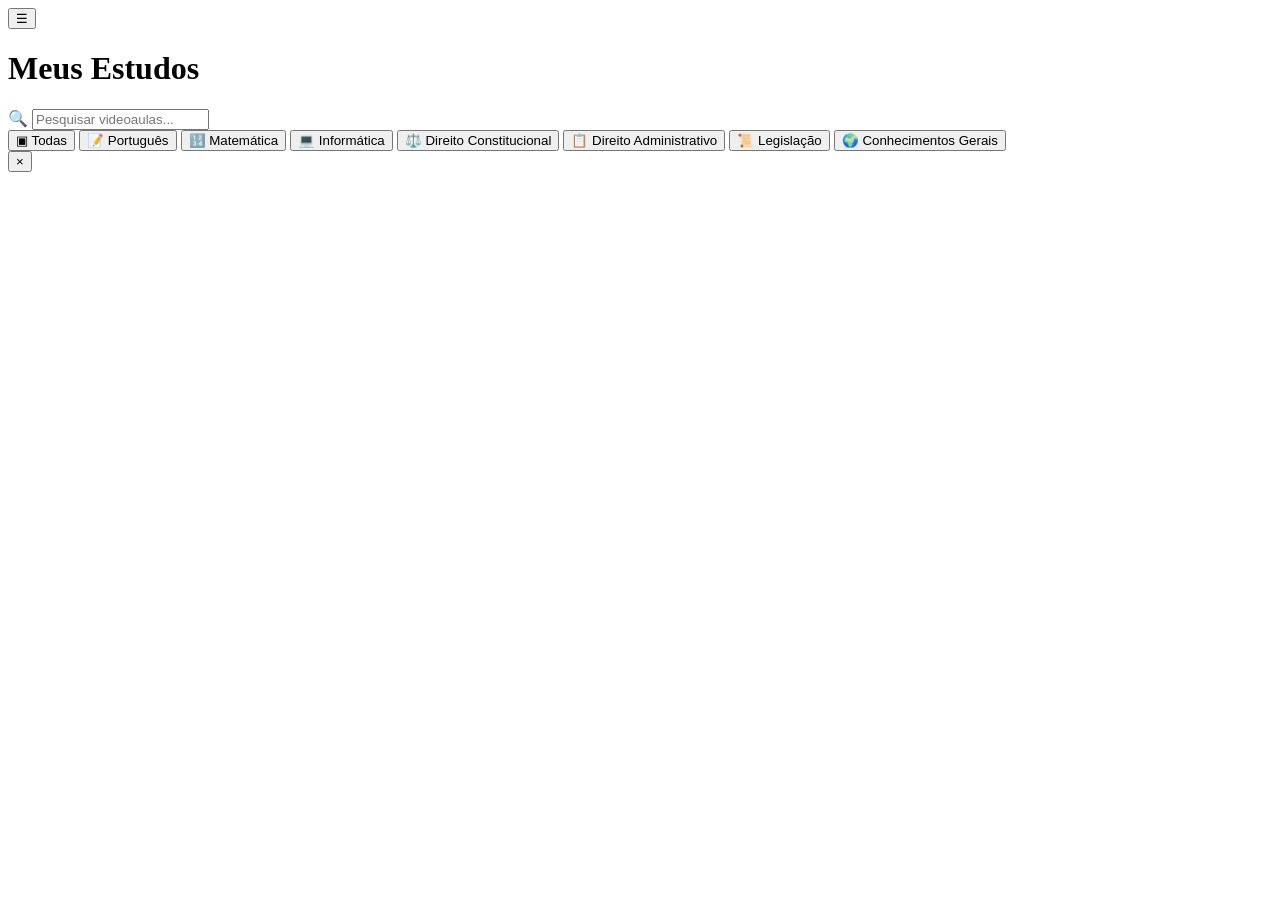
==== index.html @ b8cf913e "Add files via upload" ====
<!DOCTYPE html>
<html lang="pt-BR">
<head>
    <meta charset="UTF-8">
    <meta name="viewport" content="width=device-width, initial-scale=1.0">
    <title>Meus Estudos</title>
    <link rel="stylesheet" href="style.css">
</head>
<body>
    <!-- Cabeçalho -->
    <header>
        <div class="container">
            <div class="header-left">
                <button class="menu-toggle" id="menuToggle">☰</button>
                <h1>Meus Estudos</h1>
            </div>
            <div class="search-placeholder">
                <span class="search-icon">🔍</span>
                <input type="text" id="searchInput" placeholder="Pesquisar videoaulas...">
            </div>
        </div>
    </header>

    <div class="main-layout">
        <!-- Sidebar de categorias -->
        <aside class="sidebar" id="sidebar">
            <nav class="categories-nav">
                <button class="category-btn active" data-category="todas">
                    <span class="category-icon">▣</span>
                    <span>Todas</span>
                </button>
                <button class="category-btn" data-category="portugues">
                    <span class="category-icon">📝</span>
                    <span>Português</span>
                </button>
                <button class="category-btn" data-category="matematica">
                    <span class="category-icon">🔢</span>
                    <span>Matemática</span>
                </button>
                <button class="category-btn" data-category="informatica">
                    <span class="category-icon">💻</span>
                    <span>Informática</span>
                </button>
                <button class="category-btn" data-category="direito-constitucional">
                    <span class="category-icon">⚖️</span>
                    <span>Direito Constitucional</span>
                </button>
                <button class="category-btn" data-category="direito-administrativo">
                    <span class="category-icon">📋</span>
                    <span>Direito Administrativo</span>
                </button>
                <button class="category-btn" data-category="legislacao">
                    <span class="category-icon">📜</span>
                    <span>Legislação</span>
                </button>
                <button class="category-btn" data-category="conhecimentos-gerais">
                    <span class="category-icon">🌍</span>
                    <span>Conhecimentos Gerais</span>
                </button>
            </nav>
        </aside>

        <!-- Área principal -->
        <main class="video-grid">
            <div class="container" id="videoCardsContainer">
                <!-- Cards serão gerados dinamicamente pelo JavaScript -->
            </div>
        </main>
    </div>

    <!-- Overlay do sidebar para mobile -->
    <div class="sidebar-overlay" id="sidebarOverlay"></div>

    <!-- Modal do player de vídeo -->
    <div id="videoModal" class="video-modal">
        <div class="modal-content">
            <button class="close-btn" id="closeModal">&times;</button>
            <div class="video-container">
                <iframe id="videoPlayer" src="" frameborder="0" allowfullscreen></iframe>
            </div>
            <div class="video-info">
                <h3 id="modalTitle"></h3>
                <p id="modalDescription"></p>
            </div>
        </div>
    </div>

    <script src="script.js"></script>
</body>
</html>
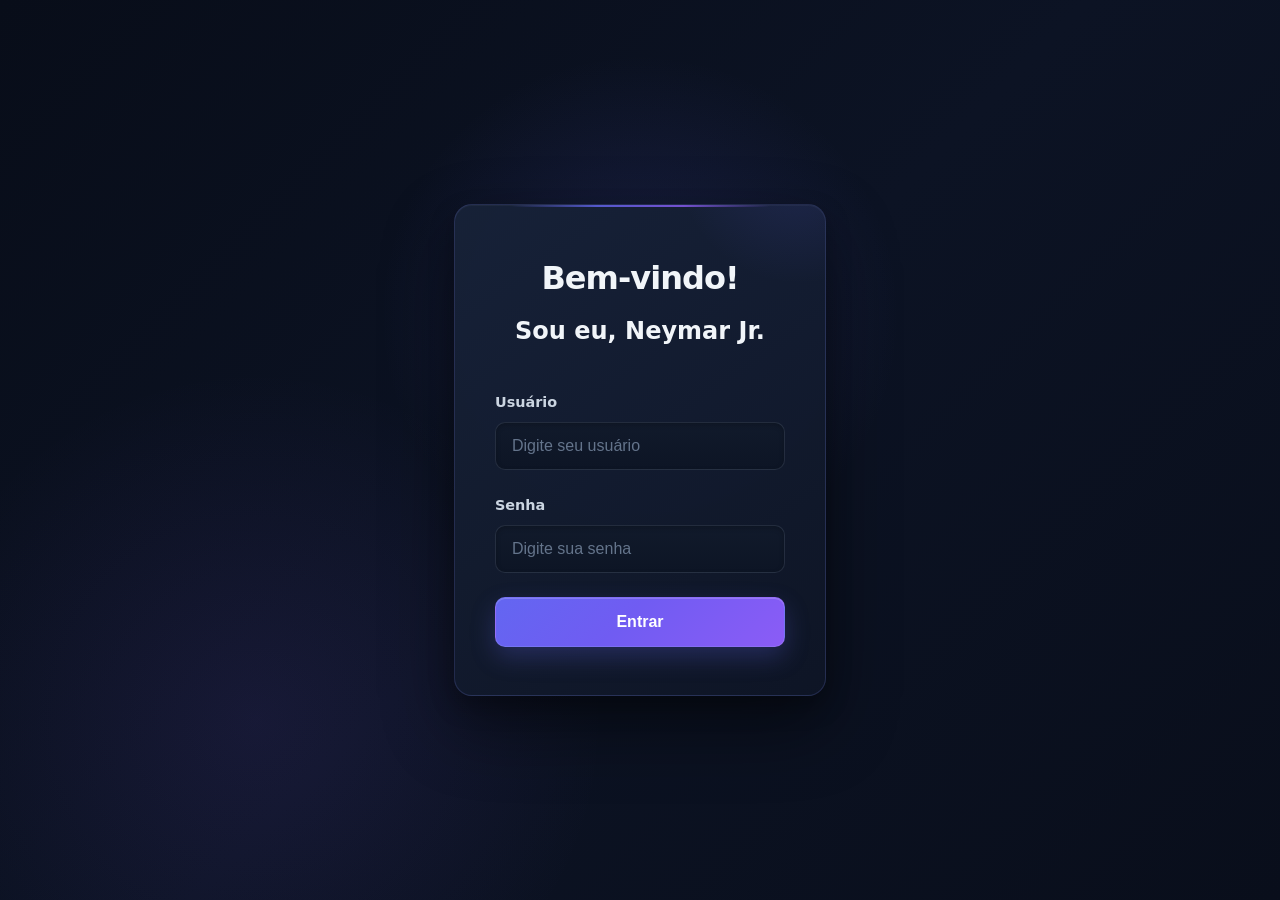
==== commit d8c8a9b7: "Add files via upload" ====
--- a/index.html
+++ b/index.html
@@ -3,88 +3,40 @@
 <head>
     <meta charset="UTF-8">
     <meta name="viewport" content="width=device-width, initial-scale=1.0">
-    <title>Meus Estudos</title>
-    <link rel="stylesheet" href="style.css">
+    <title>Meus Estudos - Login</title>
+    <link rel="stylesheet" href="css/style.css">
 </head>
-<body>
-    <!-- Cabeçalho -->
-    <header>
-        <div class="container">
-            <div class="header-left">
-                <button class="menu-toggle" id="menuToggle">☰</button>
-                <h1>Meus Estudos</h1>
+<body class="login-page">
+    <div class="login-container">
+        <div class="login-card">
+            <div class="login-header">
+                <h1>Bem-vindo!</h1>
+                <h2>Sou eu, Neymar Jr.</h2>
             </div>
-            <div class="search-placeholder">
-                <span class="search-icon">🔍</span>
-                <input type="text" id="searchInput" placeholder="Pesquisar videoaulas...">
-            </div>
-        </div>
-    </header>
-
-    <div class="main-layout">
-        <!-- Sidebar de categorias -->
-        <aside class="sidebar" id="sidebar">
-            <nav class="categories-nav">
-                <button class="category-btn active" data-category="todas">
-                    <span class="category-icon">▣</span>
-                    <span>Todas</span>
-                </button>
-                <button class="category-btn" data-category="portugues">
-                    <span class="category-icon">📝</span>
-                    <span>Português</span>
-                </button>
-                <button class="category-btn" data-category="matematica">
-                    <span class="category-icon">🔢</span>
-                    <span>Matemática</span>
-                </button>
-                <button class="category-btn" data-category="informatica">
-                    <span class="category-icon">💻</span>
-                    <span>Informática</span>
-                </button>
-                <button class="category-btn" data-category="direito-constitucional">
-                    <span class="category-icon">⚖️</span>
-                    <span>Direito Constitucional</span>
-                </button>
-                <button class="category-btn" data-category="direito-administrativo">
-                    <span class="category-icon">📋</span>
-                    <span>Direito Administrativo</span>
-                </button>
-                <button class="category-btn" data-category="legislacao">
-                    <span class="category-icon">📜</span>
-                    <span>Legislação</span>
-                </button>
-                <button class="category-btn" data-category="conhecimentos-gerais">
-                    <span class="category-icon">🌍</span>
-                    <span>Conhecimentos Gerais</span>
-                </button>
-            </nav>
-        </aside>
-
-        <!-- Área principal -->
-        <main class="video-grid">
-            <div class="container" id="videoCardsContainer">
-                <!-- Cards serão gerados dinamicamente pelo JavaScript -->
-            </div>
-        </main>
-    </div>
-
-    <!-- Overlay do sidebar para mobile -->
-    <div class="sidebar-overlay" id="sidebarOverlay"></div>
-
-    <!-- Modal do player de vídeo -->
-    <div id="videoModal" class="video-modal">
-        <div class="modal-content">
-            <button class="close-btn" id="closeModal">&times;</button>
-            <div class="video-container">
-                <iframe id="videoPlayer" src="" frameborder="0" allowfullscreen></iframe>
-            </div>
-            <div class="video-info">
-                <h3 id="modalTitle"></h3>
-                <p id="modalDescription"></p>
-            </div>
+            
+            <form class="login-form" id="loginForm">
+                <div class="form-group">
+                    <label for="username">Usuário</label>
+                    <input type="text" id="username" name="username" placeholder="Digite seu usuário" required>
+                </div>
+                
+                <div class="form-group">
+                    <label for="password">Senha</label>
+                    <input type="password" id="password" name="password" placeholder="Digite sua senha" required>
+                </div>
+                
+                <button type="submit" class="login-btn">Entrar</button>
+                
+                <p class="error-message" id="errorMessage"></p>
+            </form>
         </div>
     </div>
 
-    <script src="script.js"></script>
+    <!-- Overlay de transição -->
+    <div class="transition-overlay" id="transitionOverlay">
+        <div class="transition-m" id="transitionM">TUFI</div>
+    </div>
+
+    <script src="js/login.js"></script>
 </body>
 </html>
--- a/css/style.css
+++ b/css/style.css
@@ -0,0 +1,1489 @@
+
+/* =========================================================
+   RESET E VARIÁVEIS
+========================================================= */
+
+* {
+    margin: 0;
+    padding: 0;
+    box-sizing: border-box;
+}
+
+:root {
+    --bg: #0b1020;
+    --bg-secondary: #0e1526;
+    --sidebar: #080d19;
+
+    --surface: #121a2b;
+    --surface-light: #172238;
+    --surface-hover: #1b2740;
+
+    --primary: #6366f1;
+    --primary-light: #818cf8;
+    --secondary: #8b5cf6;
+
+    --text: #f1f5f9;
+    --text-soft: #cbd5e1;
+    --text-muted: #94a3b8;
+
+    --border: rgba(148, 163, 184, 0.13);
+    --border-hover: rgba(129, 140, 248, 0.35);
+
+    --shadow-sm:
+        0 4px 12px rgba(0, 0, 0, 0.20);
+
+    --shadow-md:
+        0 12px 30px rgba(0, 0, 0, 0.28);
+
+    --shadow-lg:
+        0 24px 55px rgba(0, 0, 0, 0.40);
+}
+
+
+/* =========================================================
+   BASE
+========================================================= */
+
+body {
+    font-family: 'Segoe UI', system-ui, -apple-system, sans-serif;
+
+    background:
+        radial-gradient(
+            circle at 15% 10%,
+            rgba(99, 102, 241, 0.10),
+            transparent 28%
+        ),
+        radial-gradient(
+            circle at 85% 85%,
+            rgba(139, 92, 246, 0.07),
+            transparent 30%
+        ),
+        linear-gradient(
+            135deg,
+            #0b1020 0%,
+            #0e1526 50%,
+            #0a0f1d 100%
+        );
+
+    color: var(--text);
+
+    line-height: 1.6;
+
+    -webkit-font-smoothing: antialiased;
+
+    min-height: 100vh;
+}
+
+.container {
+    max-width: 1280px;
+
+    margin: 0 auto;
+
+    padding: 0 24px;
+}
+
+
+/* =========================================================
+   PÁGINA DE LOGIN
+========================================================= */
+
+.login-page {
+    min-height: 100vh;
+
+    display: flex;
+
+    align-items: center;
+    justify-content: center;
+
+    background:
+        radial-gradient(
+            circle at 50% 35%,
+            rgba(99, 102, 241, 0.16),
+            transparent 30%
+        ),
+        radial-gradient(
+            circle at 20% 80%,
+            rgba(139, 92, 246, 0.09),
+            transparent 28%
+        ),
+        linear-gradient(
+            135deg,
+            #080d19 0%,
+            #0c1324 50%,
+            #090e1b 100%
+        );
+}
+
+.login-container {
+    width: 100%;
+
+    max-width: 420px;
+
+    padding: 24px;
+}
+
+.login-card {
+    position: relative;
+
+    background:
+        linear-gradient(
+            145deg,
+            rgba(23, 34, 56, 0.98),
+            rgba(14, 21, 38, 0.98)
+        );
+
+    border: 1px solid rgba(129, 140, 248, 0.18);
+
+    border-radius: 18px;
+
+    padding: 48px 40px;
+
+    box-shadow:
+        0 30px 70px rgba(0, 0, 0, 0.45),
+        0 10px 25px rgba(0, 0, 0, 0.25),
+        inset 0 1px 0 rgba(255, 255, 255, 0.04);
+
+    overflow: hidden;
+}
+
+.login-card::before {
+    content: '';
+
+    position: absolute;
+
+    top: 0;
+
+    left: 15%;
+    right: 15%;
+
+    height: 2px;
+
+    background:
+        linear-gradient(
+            90deg,
+            transparent,
+            var(--primary),
+            var(--secondary),
+            transparent
+        );
+
+    opacity: 0.8;
+}
+
+.login-card::after {
+    content: '';
+
+    position: absolute;
+
+    width: 250px;
+    height: 250px;
+
+    top: -170px;
+    right: -100px;
+
+    border-radius: 50%;
+
+    background:
+        radial-gradient(
+            circle,
+            rgba(99, 102, 241, 0.15),
+            transparent 70%
+        );
+
+    pointer-events: none;
+}
+
+.login-header {
+    text-align: center;
+
+    margin-bottom: 40px;
+}
+
+.login-header h1 {
+    font-size: 2rem;
+
+    font-weight: 700;
+
+    color: var(--text);
+
+    margin-bottom: 8px;
+
+    letter-spacing: -0.03em;
+}
+
+.login-header p {
+    color: var(--text-muted);
+
+    font-size: 0.95rem;
+}
+
+
+/* =========================================================
+   FORMULÁRIO
+========================================================= */
+
+.login-form {
+    display: flex;
+
+    flex-direction: column;
+
+    gap: 24px;
+}
+
+.form-group {
+    display: flex;
+
+    flex-direction: column;
+
+    gap: 8px;
+}
+
+.form-group label {
+    font-size: 0.9rem;
+
+    font-weight: 600;
+
+    color: var(--text-soft);
+}
+
+.form-group input {
+    padding: 14px 16px;
+
+    border: 1px solid rgba(148, 163, 184, 0.16);
+
+    background:
+        linear-gradient(
+            180deg,
+            #111a2b,
+            #0d1525
+        );
+
+    border-radius: 10px;
+
+    font-size: 1rem;
+
+    color: var(--text);
+
+    transition: all 0.3s ease;
+
+    outline: none;
+
+    box-shadow:
+        inset 0 2px 5px rgba(0, 0, 0, 0.20);
+}
+
+.form-group input:focus {
+    border-color: var(--primary);
+
+    background: #121c30;
+
+    box-shadow:
+        0 0 0 3px rgba(99, 102, 241, 0.12),
+        0 8px 20px rgba(0, 0, 0, 0.18);
+}
+
+.form-group input::placeholder {
+    color: #64748b;
+}
+
+
+/* =========================================================
+   BOTÃO LOGIN
+========================================================= */
+
+.login-btn {
+    background:
+        linear-gradient(
+            135deg,
+            #6366f1 0%,
+            #705cf2 45%,
+            #8b5cf6 100%
+        );
+
+    color: #ffffff;
+
+    border: 1px solid rgba(255, 255, 255, 0.10);
+
+    padding: 15px 16px;
+
+    border-radius: 10px;
+
+    font-size: 1rem;
+
+    font-weight: 600;
+
+    cursor: pointer;
+
+    transition: all 0.3s ease;
+
+    box-shadow:
+        0 10px 25px rgba(99, 102, 241, 0.25),
+        inset 0 1px 0 rgba(255, 255, 255, 0.18);
+}
+
+.login-btn:hover {
+    background:
+        linear-gradient(
+            135deg,
+            #7477f4 0%,
+            #806df5 45%,
+            #996df8 100%
+        );
+
+    transform: translateY(-2px);
+
+    box-shadow:
+        0 15px 32px rgba(99, 102, 241, 0.35),
+        0 0 25px rgba(99, 102, 241, 0.10);
+}
+
+.login-btn:active {
+    transform: translateY(0);
+}
+
+.error-message {
+    color: #f87171;
+
+    font-size: 0.9rem;
+
+    text-align: center;
+
+    display: none;
+
+    margin-top: -8px;
+}
+
+
+/* =========================================================
+   OVERLAY DE TRANSIÇÃO
+========================================================= */
+
+.transition-overlay {
+    position: fixed;
+
+    top: 0;
+    left: 0;
+
+    width: 100%;
+    height: 100%;
+
+    background:
+        radial-gradient(
+            circle at center,
+            #17213a 0%,
+            #0b1020 55%,
+            #070b14 100%
+        );
+
+    display: flex;
+
+    align-items: center;
+    justify-content: center;
+
+    z-index: 9999;
+
+    opacity: 0;
+
+    visibility: hidden;
+
+    transition: opacity 0.4s ease;
+}
+
+.transition-overlay.active {
+    opacity: 1;
+
+    visibility: visible;
+}
+
+.transition-m {
+    font-size: 4rem;
+
+    font-weight: 700;
+
+    color: var(--primary-light);
+
+    opacity: 0;
+
+    transform: scale(0.8);
+
+    transition: all 0.3s ease;
+
+    letter-spacing: 0.05em;
+}
+
+.transition-m.animate {
+    animation: mTransition 2.2s ease-in-out forwards;
+}
+
+@keyframes mTransition {
+
+    0% {
+        opacity: 0;
+
+        transform: scale(0.8);
+
+        text-shadow:
+            0 0 0 rgba(99, 102, 241, 0);
+    }
+
+    15% {
+        opacity: 1;
+
+        transform: scale(1);
+
+        text-shadow:
+            0 0 20px rgba(99, 102, 241, 0.25);
+    }
+
+    30% {
+        text-shadow:
+            0 0 35px rgba(99, 102, 241, 0.40),
+            0 0 70px rgba(139, 92, 246, 0.18);
+    }
+
+    45% {
+        text-shadow:
+            0 0 50px rgba(99, 102, 241, 0.55),
+            0 0 100px rgba(139, 92, 246, 0.28);
+    }
+
+    60% {
+        transform: scale(1.12);
+
+        text-shadow:
+            0 0 70px rgba(99, 102, 241, 0.70),
+            0 0 140px rgba(139, 92, 246, 0.38);
+    }
+
+    75% {
+        transform: scale(1.17);
+
+        text-shadow:
+            0 0 90px rgba(99, 102, 241, 0.80),
+            0 0 180px rgba(139, 92, 246, 0.45);
+    }
+
+    85% {
+        opacity: 1;
+
+        transform: scale(1.2);
+
+        text-shadow:
+            0 0 110px rgba(99, 102, 241, 0.90),
+            0 0 220px rgba(139, 92, 246, 0.55);
+    }
+
+    100% {
+        opacity: 0;
+
+        transform: scale(1.28);
+
+        text-shadow:
+            0 0 130px rgba(99, 102, 241, 0.80),
+            0 0 260px rgba(139, 92, 246, 0.45);
+    }
+}
+
+@media (max-width: 768px) {
+
+    .transition-m {
+        font-size: 8rem;
+    }
+}
+
+@media (max-width: 480px) {
+
+    .transition-m {
+        font-size: 6rem;
+    }
+}
+
+
+/* =========================================================
+   CABEÇALHO
+========================================================= */
+
+header {
+    background:
+        linear-gradient(
+            180deg,
+            #111a2b 0%,
+            #0d1525 100%
+        );
+
+    border-bottom: 1px solid rgba(148, 163, 184, 0.12);
+
+    color: var(--text);
+
+    padding: 24px 0;
+
+    box-shadow:
+        0 10px 30px rgba(0, 0, 0, 0.28),
+        0 2px 6px rgba(0, 0, 0, 0.15),
+        inset 0 -1px 0 rgba(255, 255, 255, 0.025);
+
+    position: sticky;
+
+    top: 0;
+
+    z-index: 200;
+}
+
+header .container {
+    display: flex;
+
+    justify-content: space-between;
+
+    align-items: center;
+
+    flex-wrap: wrap;
+
+    gap: 24px;
+}
+
+.header-left {
+    display: flex;
+
+    align-items: center;
+
+    gap: 16px;
+}
+
+.header-right {
+    display: flex;
+
+    align-items: center;
+
+    gap: 16px;
+}
+
+.menu-toggle {
+    display: none;
+
+    background: #111a2b;
+
+    border: 1px solid var(--border);
+
+    color: var(--text);
+
+    font-size: 1.5rem;
+
+    padding: 8px 12px;
+
+    border-radius: 8px;
+
+    cursor: pointer;
+
+    transition: all 0.3s ease;
+
+    box-shadow: var(--shadow-sm);
+}
+
+.menu-toggle:hover {
+    background: var(--surface-light);
+
+    border-color: var(--border-hover);
+
+    color: var(--primary-light);
+}
+
+header h1 {
+    font-size: 2.25rem;
+
+    font-weight: 700;
+
+    letter-spacing: -0.025em;
+
+    color: var(--text);
+}
+
+
+/* =========================================================
+   BUSCA
+========================================================= */
+
+.search-placeholder {
+    display: flex;
+
+    align-items: center;
+
+    background:
+        linear-gradient(
+            180deg,
+            #111a2b,
+            #0d1525
+        );
+
+    border: 1px solid rgba(148, 163, 184, 0.14);
+
+    border-radius: 10px;
+
+    padding: 13px 18px;
+
+    width: 320px;
+
+    transition: all 0.3s ease;
+
+    box-shadow:
+        inset 0 2px 5px rgba(0, 0, 0, 0.15),
+        0 3px 10px rgba(0, 0, 0, 0.10);
+}
+
+.search-placeholder:focus-within {
+    background: #121c30;
+
+    border-color: rgba(99, 102, 241, 0.60);
+
+    box-shadow:
+        0 0 0 3px rgba(99, 102, 241, 0.10),
+        0 8px 20px rgba(0, 0, 0, 0.18);
+}
+
+.search-icon {
+    font-size: 1.1rem;
+
+    margin-right: 12px;
+
+    color: var(--primary-light);
+}
+
+.search-placeholder input {
+    background: transparent;
+
+    border: none;
+
+    color: var(--text);
+
+    font-size: 0.95rem;
+
+    width: 100%;
+
+    outline: none;
+}
+
+.search-placeholder input::placeholder {
+    color: #64748b;
+}
+
+
+/* =========================================================
+   LOGOUT
+========================================================= */
+
+.logout-btn {
+    display: flex;
+
+    align-items: center;
+
+    justify-content: center;
+
+    background:
+        linear-gradient(
+            145deg,
+            #121c30,
+            #0d1525
+        );
+
+    border: 1px solid rgba(148, 163, 184, 0.14);
+
+    border-radius: 10px;
+
+    width: 44px;
+
+    height: 44px;
+
+    cursor: pointer;
+
+    transition: all 0.3s ease;
+
+    box-shadow: var(--shadow-sm);
+}
+
+.logout-btn:hover {
+    background:
+        linear-gradient(
+            145deg,
+            rgba(99, 102, 241, 0.18),
+            rgba(139, 92, 246, 0.12)
+        );
+
+    border-color: rgba(129, 140, 248, 0.40);
+
+    color: var(--primary-light);
+
+    transform: translateY(-2px);
+
+    box-shadow:
+        0 8px 20px rgba(0, 0, 0, 0.22),
+        0 0 18px rgba(99, 102, 241, 0.08);
+}
+
+.logout-btn span {
+    font-size: 1.2rem;
+}
+
+
+/* =========================================================
+   LAYOUT PRINCIPAL
+========================================================= */
+
+.main-layout {
+    display: flex;
+
+    min-height: calc(100vh - 92px);
+}
+
+
+/* =========================================================
+   SIDEBAR
+========================================================= */
+
+.sidebar {
+    width: 260px;
+
+    background:
+        linear-gradient(
+            180deg,
+            #080d19 0%,
+            #0a1120 55%,
+            #080d18 100%
+        );
+
+    border-right: 1px solid rgba(148, 163, 184, 0.10);
+
+    position: sticky;
+
+    top: 92px;
+
+    height: calc(100vh - 92px);
+
+    overflow-y: auto;
+
+    flex-shrink: 0;
+
+    box-shadow:
+        8px 0 25px rgba(0, 0, 0, 0.22),
+        inset -1px 0 rgba(255, 255, 255, 0.015);
+}
+
+.categories-nav {
+    padding: 24px 16px;
+}
+
+.category-btn {
+    display: flex;
+
+    align-items: center;
+
+    gap: 12px;
+
+    width: 100%;
+
+    background: transparent;
+
+    border: 1px solid transparent;
+
+    padding: 13px 16px;
+
+    font-size: 0.95rem;
+
+    font-weight: 500;
+
+    color: #94a3b8;
+
+    cursor: pointer;
+
+    transition: all 0.25s ease;
+
+    border-radius: 9px;
+
+    text-align: left;
+
+    margin-bottom: 5px;
+}
+
+.category-btn:hover {
+    background:
+        linear-gradient(
+            90deg,
+            rgba(99, 102, 241, 0.09),
+            rgba(139, 92, 246, 0.04)
+        );
+
+    color: var(--text);
+
+    border-color: rgba(129, 140, 248, 0.08);
+
+    box-shadow:
+        0 5px 12px rgba(0, 0, 0, 0.12);
+}
+
+.category-btn.active {
+    background:
+        linear-gradient(
+            90deg,
+            rgba(99, 102, 241, 0.20),
+            rgba(139, 92, 246, 0.10)
+        );
+
+    color: var(--primary-light);
+
+    border-color:
+        rgba(129, 140, 248, 0.18);
+
+    box-shadow:
+        inset 3px 0 0 var(--primary),
+        0 6px 18px rgba(0, 0, 0, 0.16);
+}
+
+.category-icon {
+    font-size: 1.2rem;
+
+    opacity: 0.75;
+}
+
+.category-btn.active .category-icon {
+    opacity: 1;
+
+    color: var(--primary-light);
+}
+
+
+/* =========================================================
+   GRID DE VIDEOAULAS
+========================================================= */
+
+.video-grid {
+    flex: 1;
+
+    padding: 48px 0;
+
+    overflow-y: auto;
+
+    background:
+        radial-gradient(
+            circle at 75% 10%,
+            rgba(99, 102, 241, 0.035),
+            transparent 30%
+        );
+}
+
+.video-grid .container {
+    display: grid;
+
+    grid-template-columns:
+        repeat(auto-fill, minmax(300px, 1fr));
+
+    gap: 30px;
+}
+
+.video-card {
+    position: relative;
+
+    background:
+        linear-gradient(
+            145deg,
+            #151f33 0%,
+            #101827 100%
+        );
+
+    border-radius: 16px;
+
+    overflow: hidden;
+
+    box-shadow:
+        0 15px 32px rgba(0, 0, 0, 0.28),
+        0 4px 10px rgba(0, 0, 0, 0.18),
+        inset 0 1px 0 rgba(255, 255, 255, 0.025);
+
+    transition:
+        transform 0.3s cubic-bezier(0.4, 0, 0.2, 1),
+        box-shadow 0.3s ease,
+        border-color 0.3s ease,
+        background 0.3s ease;
+
+    cursor: pointer;
+
+    border: 1px solid rgba(148, 163, 184, 0.10);
+}
+
+.video-card::before {
+    content: '';
+
+    position: absolute;
+
+    top: 0;
+
+    left: 12%;
+    right: 12%;
+
+    height: 2px;
+
+    background:
+        linear-gradient(
+            90deg,
+            transparent,
+            var(--primary),
+            var(--secondary),
+            transparent
+        );
+
+    opacity: 0.65;
+
+    z-index: 3;
+}
+
+.video-card:hover {
+    transform: translateY(-8px);
+
+    background:
+        linear-gradient(
+            145deg,
+            #19243b 0%,
+            #131d30 100%
+        );
+
+    box-shadow:
+        0 28px 55px rgba(0, 0, 0, 0.42),
+        0 8px 18px rgba(0, 0, 0, 0.20),
+        0 0 0 1px rgba(99, 102, 241, 0.10);
+
+    border-color:
+        rgba(129, 140, 248, 0.28);
+}
+
+
+/* =========================================================
+   THUMBNAIL
+========================================================= */
+
+.thumbnail {
+    position: relative;
+
+    background:
+        radial-gradient(
+            circle at center,
+            #263653 0%,
+            #17243a 50%,
+            #101a2c 100%
+        );
+
+    height: 180px;
+
+    display: flex;
+
+    align-items: center;
+    justify-content: center;
+
+    overflow: hidden;
+
+    border-bottom:
+        1px solid rgba(148, 163, 184, 0.10);
+}
+
+.thumbnail::before {
+    content: '';
+
+    position: absolute;
+
+    inset: 0;
+
+    background:
+        linear-gradient(
+            135deg,
+            rgba(129, 140, 248, 0.12),
+            transparent 38%,
+            rgba(139, 92, 246, 0.10)
+        );
+}
+
+.thumbnail::after {
+    content: '';
+
+    position: absolute;
+
+    width: 210px;
+    height: 210px;
+
+    border-radius: 50%;
+
+    border:
+        1px solid rgba(129, 140, 248, 0.13);
+
+    box-shadow:
+        0 0 0 20px rgba(99, 102, 241, 0.025),
+        0 0 0 45px rgba(139, 92, 246, 0.018);
+}
+
+.play-icon {
+    position: relative;
+
+    font-size: 3.5rem;
+
+    color: var(--primary-light);
+
+    opacity: 0.98;
+
+    z-index: 2;
+
+    text-shadow:
+        0 5px 18px rgba(0, 0, 0, 0.30),
+        0 0 30px rgba(99, 102, 241, 0.30);
+
+    transition:
+        transform 0.3s ease,
+        text-shadow 0.3s ease,
+        color 0.3s ease;
+}
+
+.video-card:hover .play-icon {
+    transform: scale(1.12);
+
+    color: #a5b4fc;
+
+    text-shadow:
+        0 7px 22px rgba(0, 0, 0, 0.35),
+        0 0 45px rgba(99, 102, 241, 0.50);
+}
+
+
+/* =========================================================
+   CONTEÚDO DOS CARDS
+========================================================= */
+
+.card-content {
+    padding: 24px;
+}
+
+.card-content h3 {
+    font-size: 1.15rem;
+
+    font-weight: 700;
+
+    color: var(--text);
+
+    margin-bottom: 10px;
+
+    line-height: 1.4;
+}
+
+.card-content p {
+    font-size: 0.9rem;
+
+    color: var(--text-muted);
+
+    line-height: 1.5;
+}
+
+.no-results {
+    text-align: center;
+
+    padding: 60px 20px;
+
+    color: var(--text-muted);
+
+    font-size: 1.1rem;
+
+    grid-column: 1 / -1;
+
+    background:
+        linear-gradient(
+            145deg,
+            #151f33,
+            #101827
+        );
+
+    border-radius: 16px;
+
+    border:
+        1px dashed rgba(148, 163, 184, 0.20);
+
+    box-shadow: var(--shadow-md);
+}
+
+
+/* =========================================================
+   RESPONSIVIDADE
+========================================================= */
+
+@media (max-width: 1024px) {
+
+    .container {
+        padding: 0 20px;
+    }
+
+    .video-grid .container {
+        grid-template-columns:
+            repeat(auto-fill, minmax(280px, 1fr));
+
+        gap: 24px;
+    }
+
+    .sidebar {
+        width: 240px;
+    }
+}
+
+@media (max-width: 768px) {
+
+    header .container {
+        flex-direction: column;
+
+        align-items: flex-start;
+
+        gap: 20px;
+    }
+
+    header h1 {
+        font-size: 1.75rem;
+    }
+
+    .menu-toggle {
+        display: block;
+    }
+
+    .search-placeholder {
+        width: 100%;
+    }
+
+    .sidebar {
+        position: fixed;
+
+        top: 0;
+        left: -260px;
+
+        width: 260px;
+
+        height: 100vh;
+
+        z-index: 300;
+
+        transition: left 0.3s ease;
+
+        border-right: none;
+
+        box-shadow:
+            15px 0 40px rgba(0, 0, 0, 0.45);
+    }
+
+    .sidebar.open {
+        left: 0;
+    }
+
+    .sidebar-overlay {
+        display: none;
+
+        position: fixed;
+
+        top: 0;
+        left: 0;
+
+        width: 100%;
+        height: 100%;
+
+        background:
+            rgba(3, 7, 15, 0.65);
+
+        z-index: 250;
+
+        backdrop-filter: blur(4px);
+    }
+
+    .sidebar-overlay.active {
+        display: block;
+    }
+
+    .main-layout {
+        flex-direction: column;
+    }
+
+    .video-grid {
+        padding: 32px 0;
+    }
+
+    .video-grid .container {
+        grid-template-columns:
+            repeat(auto-fill, minmax(250px, 1fr));
+
+        gap: 20px;
+    }
+
+    .thumbnail {
+        height: 160px;
+    }
+
+    .card-content {
+        padding: 20px;
+    }
+}
+
+@media (max-width: 480px) {
+
+    header {
+        padding: 20px 0;
+    }
+
+    header h1 {
+        font-size: 1.1rem;
+    }
+
+    header h2 {
+        font-size: 1.3rem;
+    }
+
+    .search-placeholder {
+        padding: 12px 16px;
+    }
+
+    .video-grid .container {
+        grid-template-columns: 1fr;
+
+        gap: 16px;
+    }
+
+    .thumbnail {
+        height: 140px;
+    }
+
+    .play-icon {
+        font-size: 3rem;
+    }
+
+    .card-content h3 {
+        font-size: 1.05rem;
+    }
+
+    .card-content p {
+        font-size: 0.85rem;
+    }
+}
+
+
+/* =========================================================
+   MODAL DO PLAYER
+========================================================= */
+
+.video-modal {
+    display: none;
+
+    position: fixed;
+
+    top: 0;
+    left: 0;
+
+    width: 100%;
+    height: 100%;
+
+    background:
+        radial-gradient(
+            circle at center,
+            rgba(19, 28, 48, 0.82),
+            rgba(3, 7, 15, 0.96)
+        );
+
+    z-index: 1000;
+
+    align-items: center;
+    justify-content: center;
+
+    padding: 24px;
+
+    backdrop-filter: blur(12px);
+}
+
+.modal-content {
+    background:
+        linear-gradient(
+            145deg,
+            #172238,
+            #0e1728
+        );
+
+    border:
+        1px solid rgba(129, 140, 248, 0.20);
+
+    border-radius: 18px;
+
+    max-width: 960px;
+
+    width: 100%;
+
+    position: relative;
+
+    overflow: hidden;
+
+    box-shadow:
+        0 35px 80px rgba(0, 0, 0, 0.60),
+        0 10px 25px rgba(0, 0, 0, 0.30);
+}
+
+.close-btn {
+    position: absolute;
+
+    top: 16px;
+    right: 16px;
+
+    background:
+        rgba(15, 23, 42, 0.90);
+
+    color: var(--text-soft);
+
+    border:
+        1px solid rgba(148, 163, 184, 0.18);
+
+    border-radius: 50%;
+
+    width: 44px;
+    height: 44px;
+
+    font-size: 28px;
+
+    cursor: pointer;
+
+    z-index: 10;
+
+    transition: all 0.2s ease;
+
+    display: flex;
+
+    align-items: center;
+    justify-content: center;
+
+    box-shadow:
+        0 6px 18px rgba(0, 0, 0, 0.30);
+}
+
+.close-btn:hover {
+    background:
+        linear-gradient(
+            135deg,
+            var(--primary),
+            var(--secondary)
+        );
+
+    color: #ffffff;
+
+    border-color: rgba(129, 140, 248, 0.45);
+
+    transform: scale(1.05);
+
+    box-shadow:
+        0 8px 25px rgba(99, 102, 241, 0.30);
+}
+
+.video-container {
+    position: relative;
+
+    padding-bottom: 56.25%;
+
+    height: 0;
+
+    background: #020617;
+}
+
+.video-container iframe {
+    position: absolute;
+
+    top: 0;
+    left: 0;
+
+    width: 100%;
+    height: 100%;
+}
+
+.video-info {
+    padding: 24px;
+
+    background:
+        linear-gradient(
+            180deg,
+            #172238,
+            #0f182a
+        );
+
+    border-top:
+        1px solid rgba(148, 163, 184, 0.10);
+
+    box-shadow:
+        inset 0 1px 0 rgba(255, 255, 255, 0.025);
+}
+
+.video-info h3 {
+    font-size: 1.35rem;
+
+    font-weight: 700;
+
+    color: var(--text);
+
+    margin-bottom: 12px;
+
+    line-height: 1.4;
+}
+
+.video-info p {
+    font-size: 1rem;
+
+    color: var(--text-muted);
+
+    line-height: 1.6;
+}
+
+
+/* =========================================================
+   RESPONSIVIDADE MODAL
+========================================================= */
+
+@media (max-width: 768px) {
+
+    .video-modal {
+        padding: 16px;
+    }
+
+    .modal-content {
+        max-width: 100%;
+
+        border-radius: 12px;
+    }
+
+    .close-btn {
+        width: 40px;
+        height: 40px;
+
+        font-size: 24px;
+
+        top: 12px;
+        right: 12px;
+    }
+
+    .video-info {
+        padding: 20px;
+    }
+
+    .video-info h3 {
+        font-size: 1.15rem;
+    }
+
+    .video-info p {
+        font-size: 0.9rem;
+    }
+}
+
+@media (max-width: 480px) {
+
+    .video-modal {
+        padding: 12px;
+    }
+
+    .video-info {
+        padding: 16px;
+    }
+
+    .video-info h3 {
+        font-size: 1rem;
+    }
+
+    .video-info p {
+        font-size: 0.85rem;
+    }
+}
+
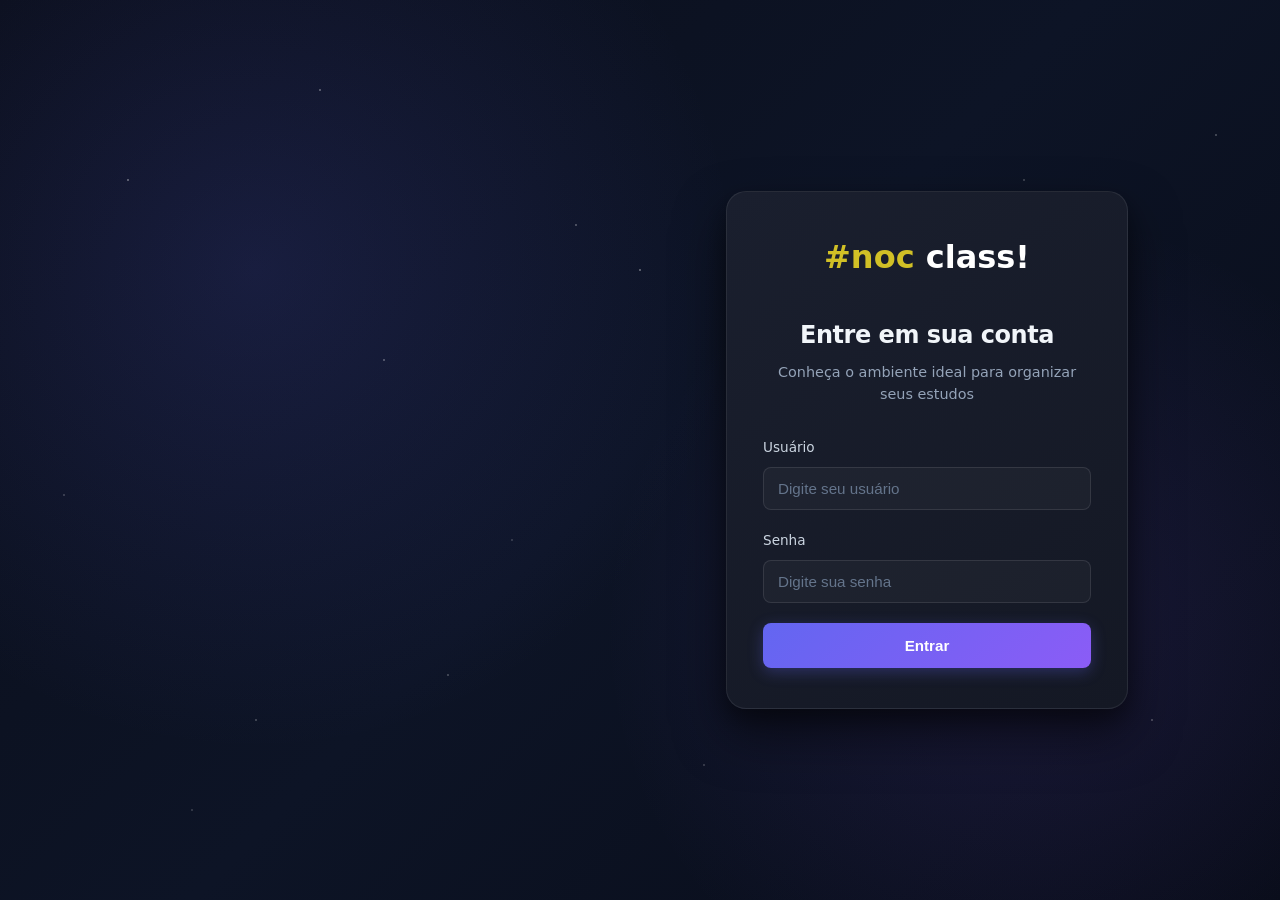
==== commit 4efdddcc: "Add files via upload" ====
--- a/index.html
+++ b/index.html
@@ -3,15 +3,29 @@
 <head>
     <meta charset="UTF-8">
     <meta name="viewport" content="width=device-width, initial-scale=1.0">
-    <title>Meus Estudos - Login</title>
+
+    <title>Plataforma - Vídeos</title>
+
+<link rel="icon" href="img/favicon.png?v=3" type="image/png">
+
     <link rel="stylesheet" href="css/style.css">
 </head>
+
 <body class="login-page">
+    <div class="login-background"></div>
+    
     <div class="login-container">
         <div class="login-card">
+            <!-- Logo -->
+            <div class="login-logo">
+                <span class="logo-red">#noc</span>
+                <span class="logo-white">class!</span>
+            </div>
+
+            <!-- Header -->
             <div class="login-header">
-                <h1>Bem-vindo!</h1>
-                <h2>Sou eu, Neymar Jr.</h2>
+                <h1>Entre em sua conta</h1>
+                <p>Conheça o ambiente ideal para organizar seus estudos</p>
             </div>
             
             <form class="login-form" id="loginForm">
@@ -32,11 +46,13 @@
         </div>
     </div>
 
-    <!-- Overlay de transição -->
-    <div class="transition-overlay" id="transitionOverlay">
-        <div class="transition-m" id="transitionM">TUFI</div>
+   <!-- Overlay de transição -->
+<div class="transition-overlay" id="transitionOverlay">
+    <div class="transition-m" id="transitionM">
+        <img src="img/favicon.png" alt="Logo">
     </div>
+</div>
 
-    <script src="js/login.js"></script>
+<script src="js/login.js"></script>
 </body>
 </html>
--- a/css/style.css
+++ b/css/style.css
@@ -93,68 +93,847 @@
     display: flex;
 
     align-items: center;
-    justify-content: center;
+
+    position: relative;
+
+    overflow: hidden;
+}
+
+.login-background {
+    position: fixed;
+
+    top: 0;
+    left: 0;
+
+    width: 100%;
+    height: 100%;
 
     background:
         radial-gradient(
-            circle at 50% 35%,
-            rgba(99, 102, 241, 0.16),
-            transparent 30%
+            circle at 20% 30%,
+            rgba(99, 102, 241, 0.15),
+            transparent 40%
         ),
         radial-gradient(
-            circle at 20% 80%,
-            rgba(139, 92, 246, 0.09),
-            transparent 28%
+            circle at 80% 70%,
+            rgba(139, 92, 246, 0.12),
+            transparent 35%
         ),
         linear-gradient(
             135deg,
-            #080d19 0%,
-            #0c1324 50%,
-            #090e1b 100%
-        );
+            #0a0e1a 0%,
+            #0d1426 50%,
+            #080c18 100%
+        );
+
+    z-index: 0;
+}
+
+.login-background::before {
+    content: '';
+
+    position: absolute;
+
+    inset: 0;
+
+    background-image:
+        radial-gradient(1px 1px at 10% 20%, rgba(255, 255, 255, 0.3) 1px, transparent 0),
+        radial-gradient(1px 1px at 20% 80%, rgba(255, 255, 255, 0.2) 1px, transparent 0),
+        radial-gradient(1px 1px at 30% 40%, rgba(255, 255, 255, 0.25) 1px, transparent 0),
+        radial-gradient(1px 1px at 40% 60%, rgba(255, 255, 255, 0.15) 1px, transparent 0),
+        radial-gradient(1px 1px at 50% 30%, rgba(255, 255, 255, 0.3) 1px, transparent 0),
+        radial-gradient(1px 1px at 60% 70%, rgba(255, 255, 255, 0.2) 1px, transparent 0),
+        radial-gradient(1px 1px at 70% 50%, rgba(255, 255, 255, 0.25) 1px, transparent 0),
+        radial-gradient(1px 1px at 80% 20%, rgba(255, 255, 255, 0.18) 1px, transparent 0),
+        radial-gradient(1px 1px at 90% 80%, rgba(255, 255, 255, 0.22) 1px, transparent 0),
+        radial-gradient(1px 1px at 15% 90%, rgba(255, 255, 255, 0.15) 1px, transparent 0),
+        radial-gradient(1px 1px at 25% 10%, rgba(255, 255, 255, 0.28) 1px, transparent 0),
+        radial-gradient(1px 1px at 35% 75%, rgba(255, 255, 255, 0.2) 1px, transparent 0),
+        radial-gradient(1px 1px at 45% 25%, rgba(255, 255, 255, 0.24) 1px, transparent 0),
+        radial-gradient(1px 1px at 55% 85%, rgba(255, 255, 255, 0.16) 1px, transparent 0),
+        radial-gradient(1px 1px at 65% 35%, rgba(255, 255, 255, 0.26) 1px, transparent 0),
+        radial-gradient(1px 1px at 75% 65%, rgba(255, 255, 255, 0.19) 1px, transparent 0),
+        radial-gradient(1px 1px at 85% 45%, rgba(255, 255, 255, 0.23) 1px, transparent 0),
+        radial-gradient(1px 1px at 95% 15%, rgba(255, 255, 255, 0.21) 1px, transparent 0),
+        radial-gradient(1px 1px at 5% 55%, rgba(255, 255, 255, 0.17) 1px, transparent 0);
+
+    background-size: 100% 100%;
 }
 
 .login-container {
     width: 100%;
 
-    max-width: 420px;
+    max-width: 450px;
 
     padding: 24px;
+
+    position: relative;
+
+    z-index: 1;
+
+    margin-left: auto;
+    margin-right: 10%;
+}
+
+@media (max-width: 1024px) {
+    .login-container {
+        margin-left: auto;
+        margin-right: auto;
+    }
 }
 
 .login-card {
     position: relative;
 
+    background: linear-gradient(145deg, #1a1f2e 0%, #141824 100%);
+
+    border: 1px solid rgba(255, 255, 255, 0.08);
+
+    border-radius: 20px;
+
+    padding: 40px 36px;
+
+    box-shadow:
+        0 25px 50px rgba(0, 0, 0, 0.5),
+        0 10px 20px rgba(0, 0, 0, 0.3);
+
+    overflow: hidden;
+}
+
+.login-logo {
+    text-align: center;
+
+    margin-bottom: 32px;
+
+    font-size: 2rem;
+
+    font-weight: 700;
+}
+
+.logo-red {
+    color: #d1c026;
+}
+
+.logo-white {
+    color: #ffffff;
+}
+
+
+
+
+
+
+.transition-m img {
+    width: 300px;
+    height: auto;
+    display: block;
+    opacity: 0.3;
+}
+
+
+
+.login-header {
+    text-align: center;
+
+    margin-bottom: 32px;
+}
+
+.login-header h1 {
+    font-size: 1.5rem;
+
+    font-weight: 600;
+
+    color: var(--text);
+
+    margin-bottom: 8px;
+
+    letter-spacing: -0.02em;
+}
+
+.login-header p {
+    color: var(--text-muted);
+
+    font-size: 0.9rem;
+
+    line-height: 1.5;
+}
+
+
+/* =========================================================
+   FORMULÁRIO
+========================================================= */
+
+.login-form {
+    display: flex;
+
+    flex-direction: column;
+
+    gap: 20px;
+}
+
+.form-group {
+    display: flex;
+
+    flex-direction: column;
+
+    gap: 8px;
+}
+
+.form-group label {
+    font-size: 0.85rem;
+
+    font-weight: 500;
+
+    color: var(--text-soft);
+}
+
+.form-group input {
+    padding: 12px 14px;
+
+    border: 1px solid rgba(255, 255, 255, 0.1);
+
+    background: rgba(255, 255, 255, 0.03);
+
+    border-radius: 8px;
+
+    font-size: 0.95rem;
+
+    color: var(--text);
+
+    transition: all 0.3s ease;
+
+    outline: none;
+}
+
+.form-group input:focus {
+    border-color: rgba(99, 102, 241, 0.5);
+
+    background: rgba(255, 255, 255, 0.05);
+
+    box-shadow:
+        0 0 0 3px rgba(99, 102, 241, 0.1);
+}
+
+.form-group input::placeholder {
+    color: #64748b;
+}
+
+
+/* =========================================================
+   BOTÃO LOGIN
+========================================================= */
+
+.login-btn {
+    background: linear-gradient(135deg, #6366f1 0%, #8b5cf6 100%);
+
+    color: #ffffff;
+
+    border: none;
+
+    padding: 14px 16px;
+
+    border-radius: 8px;
+
+    font-size: 0.95rem;
+
+    font-weight: 600;
+
+    cursor: pointer;
+
+    transition: all 0.3s ease;
+
+    box-shadow:
+        0 4px 15px rgba(99, 102, 241, 0.3);
+}
+
+.login-btn:hover {
+    background: linear-gradient(135deg, #7477f4 0%, #9b6df8 100%);
+
+    transform: translateY(-1px);
+
+    box-shadow:
+        0 6px 20px rgba(99, 102, 241, 0.4);
+}
+
+.login-btn:active {
+    transform: translateY(0);
+}
+
+.error-message {
+    color: #f87171;
+
+    font-size: 0.9rem;
+
+    text-align: center;
+
+    display: none;
+
+    margin-top: -8px;
+}
+
+
+/* =========================================================
+   OVERLAY DE TRANSIÇÃO
+========================================================= */
+
+.transition-overlay {
+    position: fixed;
+
+    top: 0;
+    left: 0;
+
+    width: 100%;
+    height: 100%;
+
+    background:
+        radial-gradient(
+            circle at center,
+            #17213a 0%,
+            #0b1020 55%,
+            #070b14 100%
+        );
+
+    display: flex;
+
+    align-items: center;
+    justify-content: center;
+
+    z-index: 9999;
+
+    opacity: 0;
+
+    visibility: hidden;
+
+    transition: opacity 0.4s ease;
+}
+
+.transition-overlay.active {
+    opacity: 1;
+
+    visibility: visible;
+}
+
+.transition-m {
+    font-size: 4rem;
+
+    font-weight: 700;
+
+    color: var(--primary-light);
+
+    opacity: 0;
+
+    transform: scale(0.8);
+
+    transition: all 0.3s ease;
+
+    letter-spacing: 0.05em;
+}
+
+.transition-m.animate {
+    animation: mTransition 2.2s ease-in-out forwards;
+}
+
+@keyframes mTransition {
+
+    0% {
+        opacity: 0;
+
+        transform: scale(0.8);
+
+        text-shadow:
+            0 0 0 rgba(99, 102, 241, 0);
+    }
+
+    15% {
+        opacity: 1;
+
+        transform: scale(1);
+
+        text-shadow:
+            0 0 20px rgba(99, 102, 241, 0.25);
+    }
+
+    30% {
+        text-shadow:
+            0 0 35px rgba(99, 102, 241, 0.40),
+            0 0 70px rgba(139, 92, 246, 0.18);
+    }
+
+    45% {
+        text-shadow:
+            0 0 50px rgba(99, 102, 241, 0.55),
+            0 0 100px rgba(139, 92, 246, 0.28);
+    }
+
+    60% {
+        transform: scale(1.12);
+
+        text-shadow:
+            0 0 70px rgba(99, 102, 241, 0.70),
+            0 0 140px rgba(139, 92, 246, 0.38);
+    }
+
+    75% {
+        transform: scale(1.17);
+
+        text-shadow:
+            0 0 90px rgba(99, 102, 241, 0.80),
+            0 0 180px rgba(139, 92, 246, 0.45);
+    }
+
+    85% {
+        opacity: 1;
+
+        transform: scale(1.2);
+
+        text-shadow:
+            0 0 110px rgba(99, 102, 241, 0.90),
+            0 0 220px rgba(139, 92, 246, 0.55);
+    }
+
+    100% {
+        opacity: 0;
+
+        transform: scale(1.28);
+
+        text-shadow:
+            0 0 130px rgba(99, 102, 241, 0.80),
+            0 0 260px rgba(139, 92, 246, 0.45);
+    }
+}
+
+@media (max-width: 768px) {
+
+    .transition-m {
+        font-size: 8rem;
+    }
+}
+
+@media (max-width: 480px) {
+
+    .transition-m {
+        font-size: 6rem;
+    }
+}
+
+
+/* =========================================================
+   CABEÇALHO
+========================================================= */
+
+header {
+    background:
+        linear-gradient(
+            180deg,
+            #111a2b 0%,
+            #0d1525 100%
+        );
+
+    border-bottom: 1px solid rgba(148, 163, 184, 0.12);
+
+    color: var(--text);
+
+    padding: 24px 0;
+
+    box-shadow:
+        0 10px 30px rgba(0, 0, 0, 0.28),
+        0 2px 6px rgba(0, 0, 0, 0.15),
+        inset 0 -1px 0 rgba(255, 255, 255, 0.025);
+
+    position: sticky;
+
+    top: 0;
+
+    z-index: 200;
+}
+
+header .container {
+    display: flex;
+
+    justify-content: space-between;
+
+    align-items: center;
+
+    flex-wrap: wrap;
+
+    gap: 24px;
+}
+
+.header-left {
+    display: flex;
+
+    align-items: center;
+
+    gap: 16px;
+}
+
+.header-right {
+    display: flex;
+
+    align-items: center;
+
+    gap: 16px;
+}
+
+.menu-toggle {
+    display: none;
+
+    background: #111a2b;
+
+    border: 1px solid var(--border);
+
+    color: var(--text);
+
+    font-size: 1.5rem;
+
+    padding: 8px 12px;
+
+    border-radius: 8px;
+
+    cursor: pointer;
+
+    transition: all 0.3s ease;
+
+    box-shadow: var(--shadow-sm);
+}
+
+.menu-toggle:hover {
+    background: var(--surface-light);
+
+    border-color: var(--border-hover);
+
+    color: var(--primary-light);
+}
+
+header h1 {
+    font-size: 2.25rem;
+
+    font-weight: 700;
+
+    letter-spacing: -0.025em;
+
+    color: var(--text);
+}
+
+
+/* =========================================================
+   BUSCA
+========================================================= */
+
+.search-placeholder {
+    display: flex;
+
+    align-items: center;
+
+    background:
+        linear-gradient(
+            180deg,
+            #111a2b,
+            #0d1525
+        );
+
+    border: 1px solid rgba(148, 163, 184, 0.14);
+
+    border-radius: 10px;
+
+    padding: 13px 18px;
+
+    width: 320px;
+
+    transition: all 0.3s ease;
+
+    box-shadow:
+        inset 0 2px 5px rgba(0, 0, 0, 0.15),
+        0 3px 10px rgba(0, 0, 0, 0.10);
+}
+
+.search-placeholder:focus-within {
+    background: #121c30;
+
+    border-color: rgba(99, 102, 241, 0.60);
+
+    box-shadow:
+        0 0 0 3px rgba(99, 102, 241, 0.10),
+        0 8px 20px rgba(0, 0, 0, 0.18);
+}
+
+.search-icon {
+    font-size: 1.1rem;
+
+    margin-right: 12px;
+
+    color: var(--primary-light);
+}
+
+.search-placeholder input {
+    background: transparent;
+
+    border: none;
+
+    color: var(--text);
+
+    font-size: 0.95rem;
+
+    width: 100%;
+
+    outline: none;
+}
+
+.search-placeholder input::placeholder {
+    color: #64748b;
+}
+
+
+/* =========================================================
+   LOGOUT
+========================================================= */
+
+.logout-btn {
+    display: flex;
+
+    align-items: center;
+
+    justify-content: center;
+
     background:
         linear-gradient(
             145deg,
-            rgba(23, 34, 56, 0.98),
-            rgba(14, 21, 38, 0.98)
-        );
-
-    border: 1px solid rgba(129, 140, 248, 0.18);
-
-    border-radius: 18px;
-
-    padding: 48px 40px;
-
-    box-shadow:
-        0 30px 70px rgba(0, 0, 0, 0.45),
-        0 10px 25px rgba(0, 0, 0, 0.25),
-        inset 0 1px 0 rgba(255, 255, 255, 0.04);
+            #121c30,
+            #0d1525
+        );
+
+    border: 1px solid rgba(148, 163, 184, 0.14);
+
+    border-radius: 10px;
+
+    width: 44px;
+
+    height: 44px;
+
+    cursor: pointer;
+
+    transition: all 0.3s ease;
+
+    box-shadow: var(--shadow-sm);
+}
+
+.logout-btn:hover {
+    background:
+        linear-gradient(
+            145deg,
+            rgba(99, 102, 241, 0.18),
+            rgba(139, 92, 246, 0.12)
+        );
+
+    border-color: rgba(129, 140, 248, 0.40);
+
+    color: var(--primary-light);
+
+    transform: translateY(-2px);
+
+    box-shadow:
+        0 8px 20px rgba(0, 0, 0, 0.22),
+        0 0 18px rgba(99, 102, 241, 0.08);
+}
+
+.logout-btn span {
+    font-size: 1.2rem;
+}
+
+
+/* =========================================================
+   LAYOUT PRINCIPAL
+========================================================= */
+
+.main-layout {
+    display: flex;
+
+    min-height: calc(100vh - 92px);
+}
+
+
+/* =========================================================
+   SIDEBAR
+========================================================= */
+
+.sidebar {
+    width: 260px;
+
+    background:
+        linear-gradient(
+            180deg,
+            #080d19 0%,
+            #0a1120 55%,
+            #080d18 100%
+        );
+
+    border-right: 1px solid rgba(148, 163, 184, 0.10);
+
+    position: sticky;
+
+    top: 92px;
+
+    height: calc(100vh - 92px);
+
+    overflow-y: auto;
+
+    flex-shrink: 0;
+
+    box-shadow:
+        8px 0 25px rgba(0, 0, 0, 0.22),
+        inset -1px 0 rgba(255, 255, 255, 0.015);
+}
+
+.categories-nav {
+    padding: 24px 16px;
+}
+
+.category-btn {
+    display: flex;
+
+    align-items: center;
+
+    gap: 12px;
+
+    width: 100%;
+
+    background: transparent;
+
+    border: 1px solid transparent;
+
+    padding: 13px 16px;
+
+    font-size: 0.95rem;
+
+    font-weight: 500;
+
+    color: #94a3b8;
+
+    cursor: pointer;
+
+    transition: all 0.25s ease;
+
+    border-radius: 9px;
+
+    text-align: left;
+
+    margin-bottom: 5px;
+}
+
+.category-btn:hover {
+    background:
+        linear-gradient(
+            90deg,
+            rgba(99, 102, 241, 0.09),
+            rgba(139, 92, 246, 0.04)
+        );
+
+    color: var(--text);
+
+    border-color: rgba(129, 140, 248, 0.08);
+
+    box-shadow:
+        0 5px 12px rgba(0, 0, 0, 0.12);
+}
+
+.category-btn.active {
+    background:
+        linear-gradient(
+            90deg,
+            rgba(99, 102, 241, 0.20),
+            rgba(139, 92, 246, 0.10)
+        );
+
+    color: var(--primary-light);
+
+    border-color:
+        rgba(129, 140, 248, 0.18);
+
+    box-shadow:
+        inset 3px 0 0 var(--primary),
+        0 6px 18px rgba(0, 0, 0, 0.16);
+}
+
+.category-icon {
+    font-size: 1.2rem;
+
+    opacity: 0.75;
+}
+
+.category-btn.active .category-icon {
+    opacity: 1;
+
+    color: var(--primary-light);
+}
+
+
+/* =========================================================
+   GRID DE VIDEOAULAS
+========================================================= */
+
+.video-grid {
+    flex: 1;
+
+    padding: 40px 0;
+
+    overflow-y: auto;
+
+    background:
+        radial-gradient(
+            circle at 75% 10%,
+            rgba(99, 102, 241, 0.035),
+            transparent 30%
+        );
+}
+
+.video-grid .container {
+    display: grid;
+
+    grid-template-columns:
+        repeat(auto-fill, minmax(260px, 1fr));
+
+    gap: 24px;
+}
+
+.video-card {
+    position: relative;
+
+    background:
+        linear-gradient(
+            145deg,
+            #151f33 0%,
+            #101827 100%
+        );
+
+    border-radius: 16px;
 
     overflow: hidden;
-}
-
-.login-card::before {
+
+    box-shadow:
+        0 15px 32px rgba(0, 0, 0, 0.28),
+        0 4px 10px rgba(0, 0, 0, 0.18),
+        inset 0 1px 0 rgba(255, 255, 255, 0.025);
+
+    transition:
+        transform 0.3s cubic-bezier(0.4, 0, 0.2, 1),
+        box-shadow 0.3s ease,
+        border-color 0.3s ease,
+        background 0.3s ease;
+
+    cursor: pointer;
+
+    border: 1px solid rgba(148, 163, 184, 0.10);
+}
+
+.video-card::before {
     content: '';
 
     position: absolute;
 
     top: 0;
 
-    left: 15%;
-    right: 15%;
+    left: 12%;
+    right: 12%;
 
     height: 2px;
 
@@ -167,767 +946,6 @@
             transparent
         );
 
-    opacity: 0.8;
-}
-
-.login-card::after {
-    content: '';
-
-    position: absolute;
-
-    width: 250px;
-    height: 250px;
-
-    top: -170px;
-    right: -100px;
-
-    border-radius: 50%;
-
-    background:
-        radial-gradient(
-            circle,
-            rgba(99, 102, 241, 0.15),
-            transparent 70%
-        );
-
-    pointer-events: none;
-}
-
-.login-header {
-    text-align: center;
-
-    margin-bottom: 40px;
-}
-
-.login-header h1 {
-    font-size: 2rem;
-
-    font-weight: 700;
-
-    color: var(--text);
-
-    margin-bottom: 8px;
-
-    letter-spacing: -0.03em;
-}
-
-.login-header p {
-    color: var(--text-muted);
-
-    font-size: 0.95rem;
-}
-
-
-/* =========================================================
-   FORMULÁRIO
-========================================================= */
-
-.login-form {
-    display: flex;
-
-    flex-direction: column;
-
-    gap: 24px;
-}
-
-.form-group {
-    display: flex;
-
-    flex-direction: column;
-
-    gap: 8px;
-}
-
-.form-group label {
-    font-size: 0.9rem;
-
-    font-weight: 600;
-
-    color: var(--text-soft);
-}
-
-.form-group input {
-    padding: 14px 16px;
-
-    border: 1px solid rgba(148, 163, 184, 0.16);
-
-    background:
-        linear-gradient(
-            180deg,
-            #111a2b,
-            #0d1525
-        );
-
-    border-radius: 10px;
-
-    font-size: 1rem;
-
-    color: var(--text);
-
-    transition: all 0.3s ease;
-
-    outline: none;
-
-    box-shadow:
-        inset 0 2px 5px rgba(0, 0, 0, 0.20);
-}
-
-.form-group input:focus {
-    border-color: var(--primary);
-
-    background: #121c30;
-
-    box-shadow:
-        0 0 0 3px rgba(99, 102, 241, 0.12),
-        0 8px 20px rgba(0, 0, 0, 0.18);
-}
-
-.form-group input::placeholder {
-    color: #64748b;
-}
-
-
-/* =========================================================
-   BOTÃO LOGIN
-========================================================= */
-
-.login-btn {
-    background:
-        linear-gradient(
-            135deg,
-            #6366f1 0%,
-            #705cf2 45%,
-            #8b5cf6 100%
-        );
-
-    color: #ffffff;
-
-    border: 1px solid rgba(255, 255, 255, 0.10);
-
-    padding: 15px 16px;
-
-    border-radius: 10px;
-
-    font-size: 1rem;
-
-    font-weight: 600;
-
-    cursor: pointer;
-
-    transition: all 0.3s ease;
-
-    box-shadow:
-        0 10px 25px rgba(99, 102, 241, 0.25),
-        inset 0 1px 0 rgba(255, 255, 255, 0.18);
-}
-
-.login-btn:hover {
-    background:
-        linear-gradient(
-            135deg,
-            #7477f4 0%,
-            #806df5 45%,
-            #996df8 100%
-        );
-
-    transform: translateY(-2px);
-
-    box-shadow:
-        0 15px 32px rgba(99, 102, 241, 0.35),
-        0 0 25px rgba(99, 102, 241, 0.10);
-}
-
-.login-btn:active {
-    transform: translateY(0);
-}
-
-.error-message {
-    color: #f87171;
-
-    font-size: 0.9rem;
-
-    text-align: center;
-
-    display: none;
-
-    margin-top: -8px;
-}
-
-
-/* =========================================================
-   OVERLAY DE TRANSIÇÃO
-========================================================= */
-
-.transition-overlay {
-    position: fixed;
-
-    top: 0;
-    left: 0;
-
-    width: 100%;
-    height: 100%;
-
-    background:
-        radial-gradient(
-            circle at center,
-            #17213a 0%,
-            #0b1020 55%,
-            #070b14 100%
-        );
-
-    display: flex;
-
-    align-items: center;
-    justify-content: center;
-
-    z-index: 9999;
-
-    opacity: 0;
-
-    visibility: hidden;
-
-    transition: opacity 0.4s ease;
-}
-
-.transition-overlay.active {
-    opacity: 1;
-
-    visibility: visible;
-}
-
-.transition-m {
-    font-size: 4rem;
-
-    font-weight: 700;
-
-    color: var(--primary-light);
-
-    opacity: 0;
-
-    transform: scale(0.8);
-
-    transition: all 0.3s ease;
-
-    letter-spacing: 0.05em;
-}
-
-.transition-m.animate {
-    animation: mTransition 2.2s ease-in-out forwards;
-}
-
-@keyframes mTransition {
-
-    0% {
-        opacity: 0;
-
-        transform: scale(0.8);
-
-        text-shadow:
-            0 0 0 rgba(99, 102, 241, 0);
-    }
-
-    15% {
-        opacity: 1;
-
-        transform: scale(1);
-
-        text-shadow:
-            0 0 20px rgba(99, 102, 241, 0.25);
-    }
-
-    30% {
-        text-shadow:
-            0 0 35px rgba(99, 102, 241, 0.40),
-            0 0 70px rgba(139, 92, 246, 0.18);
-    }
-
-    45% {
-        text-shadow:
-            0 0 50px rgba(99, 102, 241, 0.55),
-            0 0 100px rgba(139, 92, 246, 0.28);
-    }
-
-    60% {
-        transform: scale(1.12);
-
-        text-shadow:
-            0 0 70px rgba(99, 102, 241, 0.70),
-            0 0 140px rgba(139, 92, 246, 0.38);
-    }
-
-    75% {
-        transform: scale(1.17);
-
-        text-shadow:
-            0 0 90px rgba(99, 102, 241, 0.80),
-            0 0 180px rgba(139, 92, 246, 0.45);
-    }
-
-    85% {
-        opacity: 1;
-
-        transform: scale(1.2);
-
-        text-shadow:
-            0 0 110px rgba(99, 102, 241, 0.90),
-            0 0 220px rgba(139, 92, 246, 0.55);
-    }
-
-    100% {
-        opacity: 0;
-
-        transform: scale(1.28);
-
-        text-shadow:
-            0 0 130px rgba(99, 102, 241, 0.80),
-            0 0 260px rgba(139, 92, 246, 0.45);
-    }
-}
-
-@media (max-width: 768px) {
-
-    .transition-m {
-        font-size: 8rem;
-    }
-}
-
-@media (max-width: 480px) {
-
-    .transition-m {
-        font-size: 6rem;
-    }
-}
-
-
-/* =========================================================
-   CABEÇALHO
-========================================================= */
-
-header {
-    background:
-        linear-gradient(
-            180deg,
-            #111a2b 0%,
-            #0d1525 100%
-        );
-
-    border-bottom: 1px solid rgba(148, 163, 184, 0.12);
-
-    color: var(--text);
-
-    padding: 24px 0;
-
-    box-shadow:
-        0 10px 30px rgba(0, 0, 0, 0.28),
-        0 2px 6px rgba(0, 0, 0, 0.15),
-        inset 0 -1px 0 rgba(255, 255, 255, 0.025);
-
-    position: sticky;
-
-    top: 0;
-
-    z-index: 200;
-}
-
-header .container {
-    display: flex;
-
-    justify-content: space-between;
-
-    align-items: center;
-
-    flex-wrap: wrap;
-
-    gap: 24px;
-}
-
-.header-left {
-    display: flex;
-
-    align-items: center;
-
-    gap: 16px;
-}
-
-.header-right {
-    display: flex;
-
-    align-items: center;
-
-    gap: 16px;
-}
-
-.menu-toggle {
-    display: none;
-
-    background: #111a2b;
-
-    border: 1px solid var(--border);
-
-    color: var(--text);
-
-    font-size: 1.5rem;
-
-    padding: 8px 12px;
-
-    border-radius: 8px;
-
-    cursor: pointer;
-
-    transition: all 0.3s ease;
-
-    box-shadow: var(--shadow-sm);
-}
-
-.menu-toggle:hover {
-    background: var(--surface-light);
-
-    border-color: var(--border-hover);
-
-    color: var(--primary-light);
-}
-
-header h1 {
-    font-size: 2.25rem;
-
-    font-weight: 700;
-
-    letter-spacing: -0.025em;
-
-    color: var(--text);
-}
-
-
-/* =========================================================
-   BUSCA
-========================================================= */
-
-.search-placeholder {
-    display: flex;
-
-    align-items: center;
-
-    background:
-        linear-gradient(
-            180deg,
-            #111a2b,
-            #0d1525
-        );
-
-    border: 1px solid rgba(148, 163, 184, 0.14);
-
-    border-radius: 10px;
-
-    padding: 13px 18px;
-
-    width: 320px;
-
-    transition: all 0.3s ease;
-
-    box-shadow:
-        inset 0 2px 5px rgba(0, 0, 0, 0.15),
-        0 3px 10px rgba(0, 0, 0, 0.10);
-}
-
-.search-placeholder:focus-within {
-    background: #121c30;
-
-    border-color: rgba(99, 102, 241, 0.60);
-
-    box-shadow:
-        0 0 0 3px rgba(99, 102, 241, 0.10),
-        0 8px 20px rgba(0, 0, 0, 0.18);
-}
-
-.search-icon {
-    font-size: 1.1rem;
-
-    margin-right: 12px;
-
-    color: var(--primary-light);
-}
-
-.search-placeholder input {
-    background: transparent;
-
-    border: none;
-
-    color: var(--text);
-
-    font-size: 0.95rem;
-
-    width: 100%;
-
-    outline: none;
-}
-
-.search-placeholder input::placeholder {
-    color: #64748b;
-}
-
-
-/* =========================================================
-   LOGOUT
-========================================================= */
-
-.logout-btn {
-    display: flex;
-
-    align-items: center;
-
-    justify-content: center;
-
-    background:
-        linear-gradient(
-            145deg,
-            #121c30,
-            #0d1525
-        );
-
-    border: 1px solid rgba(148, 163, 184, 0.14);
-
-    border-radius: 10px;
-
-    width: 44px;
-
-    height: 44px;
-
-    cursor: pointer;
-
-    transition: all 0.3s ease;
-
-    box-shadow: var(--shadow-sm);
-}
-
-.logout-btn:hover {
-    background:
-        linear-gradient(
-            145deg,
-            rgba(99, 102, 241, 0.18),
-            rgba(139, 92, 246, 0.12)
-        );
-
-    border-color: rgba(129, 140, 248, 0.40);
-
-    color: var(--primary-light);
-
-    transform: translateY(-2px);
-
-    box-shadow:
-        0 8px 20px rgba(0, 0, 0, 0.22),
-        0 0 18px rgba(99, 102, 241, 0.08);
-}
-
-.logout-btn span {
-    font-size: 1.2rem;
-}
-
-
-/* =========================================================
-   LAYOUT PRINCIPAL
-========================================================= */
-
-.main-layout {
-    display: flex;
-
-    min-height: calc(100vh - 92px);
-}
-
-
-/* =========================================================
-   SIDEBAR
-========================================================= */
-
-.sidebar {
-    width: 260px;
-
-    background:
-        linear-gradient(
-            180deg,
-            #080d19 0%,
-            #0a1120 55%,
-            #080d18 100%
-        );
-
-    border-right: 1px solid rgba(148, 163, 184, 0.10);
-
-    position: sticky;
-
-    top: 92px;
-
-    height: calc(100vh - 92px);
-
-    overflow-y: auto;
-
-    flex-shrink: 0;
-
-    box-shadow:
-        8px 0 25px rgba(0, 0, 0, 0.22),
-        inset -1px 0 rgba(255, 255, 255, 0.015);
-}
-
-.categories-nav {
-    padding: 24px 16px;
-}
-
-.category-btn {
-    display: flex;
-
-    align-items: center;
-
-    gap: 12px;
-
-    width: 100%;
-
-    background: transparent;
-
-    border: 1px solid transparent;
-
-    padding: 13px 16px;
-
-    font-size: 0.95rem;
-
-    font-weight: 500;
-
-    color: #94a3b8;
-
-    cursor: pointer;
-
-    transition: all 0.25s ease;
-
-    border-radius: 9px;
-
-    text-align: left;
-
-    margin-bottom: 5px;
-}
-
-.category-btn:hover {
-    background:
-        linear-gradient(
-            90deg,
-            rgba(99, 102, 241, 0.09),
-            rgba(139, 92, 246, 0.04)
-        );
-
-    color: var(--text);
-
-    border-color: rgba(129, 140, 248, 0.08);
-
-    box-shadow:
-        0 5px 12px rgba(0, 0, 0, 0.12);
-}
-
-.category-btn.active {
-    background:
-        linear-gradient(
-            90deg,
-            rgba(99, 102, 241, 0.20),
-            rgba(139, 92, 246, 0.10)
-        );
-
-    color: var(--primary-light);
-
-    border-color:
-        rgba(129, 140, 248, 0.18);
-
-    box-shadow:
-        inset 3px 0 0 var(--primary),
-        0 6px 18px rgba(0, 0, 0, 0.16);
-}
-
-.category-icon {
-    font-size: 1.2rem;
-
-    opacity: 0.75;
-}
-
-.category-btn.active .category-icon {
-    opacity: 1;
-
-    color: var(--primary-light);
-}
-
-
-/* =========================================================
-   GRID DE VIDEOAULAS
-========================================================= */
-
-.video-grid {
-    flex: 1;
-
-    padding: 48px 0;
-
-    overflow-y: auto;
-
-    background:
-        radial-gradient(
-            circle at 75% 10%,
-            rgba(99, 102, 241, 0.035),
-            transparent 30%
-        );
-}
-
-.video-grid .container {
-    display: grid;
-
-    grid-template-columns:
-        repeat(auto-fill, minmax(300px, 1fr));
-
-    gap: 30px;
-}
-
-.video-card {
-    position: relative;
-
-    background:
-        linear-gradient(
-            145deg,
-            #151f33 0%,
-            #101827 100%
-        );
-
-    border-radius: 16px;
-
-    overflow: hidden;
-
-    box-shadow:
-        0 15px 32px rgba(0, 0, 0, 0.28),
-        0 4px 10px rgba(0, 0, 0, 0.18),
-        inset 0 1px 0 rgba(255, 255, 255, 0.025);
-
-    transition:
-        transform 0.3s cubic-bezier(0.4, 0, 0.2, 1),
-        box-shadow 0.3s ease,
-        border-color 0.3s ease,
-        background 0.3s ease;
-
-    cursor: pointer;
-
-    border: 1px solid rgba(148, 163, 184, 0.10);
-}
-
-.video-card::before {
-    content: '';
-
-    position: absolute;
-
-    top: 0;
-
-    left: 12%;
-    right: 12%;
-
-    height: 2px;
-
-    background:
-        linear-gradient(
-            90deg,
-            transparent,
-            var(--primary),
-            var(--secondary),
-            transparent
-        );
-
     opacity: 0.65;
 
     z-index: 3;
@@ -968,7 +986,7 @@
             #101a2c 100%
         );
 
-    height: 180px;
+    height: 160px;
 
     display: flex;
 
@@ -1052,7 +1070,7 @@
 ========================================================= */
 
 .card-content {
-    padding: 24px;
+    padding: 20px;
 }
 
 .card-content h3 {
@@ -1114,9 +1132,9 @@
 
     .video-grid .container {
         grid-template-columns:
-            repeat(auto-fill, minmax(280px, 1fr));
-
-        gap: 24px;
+            repeat(auto-fill, minmax(240px, 1fr));
+
+        gap: 20px;
     }
 
     .sidebar {
@@ -1203,9 +1221,9 @@
 
     .video-grid .container {
         grid-template-columns:
-            repeat(auto-fill, minmax(250px, 1fr));
-
-        gap: 20px;
+            repeat(auto-fill, minmax(220px, 1fr));
+
+        gap: 18px;
     }
 
     .thumbnail {
@@ -1236,9 +1254,9 @@
     }
 
     .video-grid .container {
-        grid-template-columns: 1fr;
-
-        gap: 16px;
+        grid-template-columns: repeat(2, 1fr);
+
+        gap: 12px;
     }
 
     .thumbnail {
